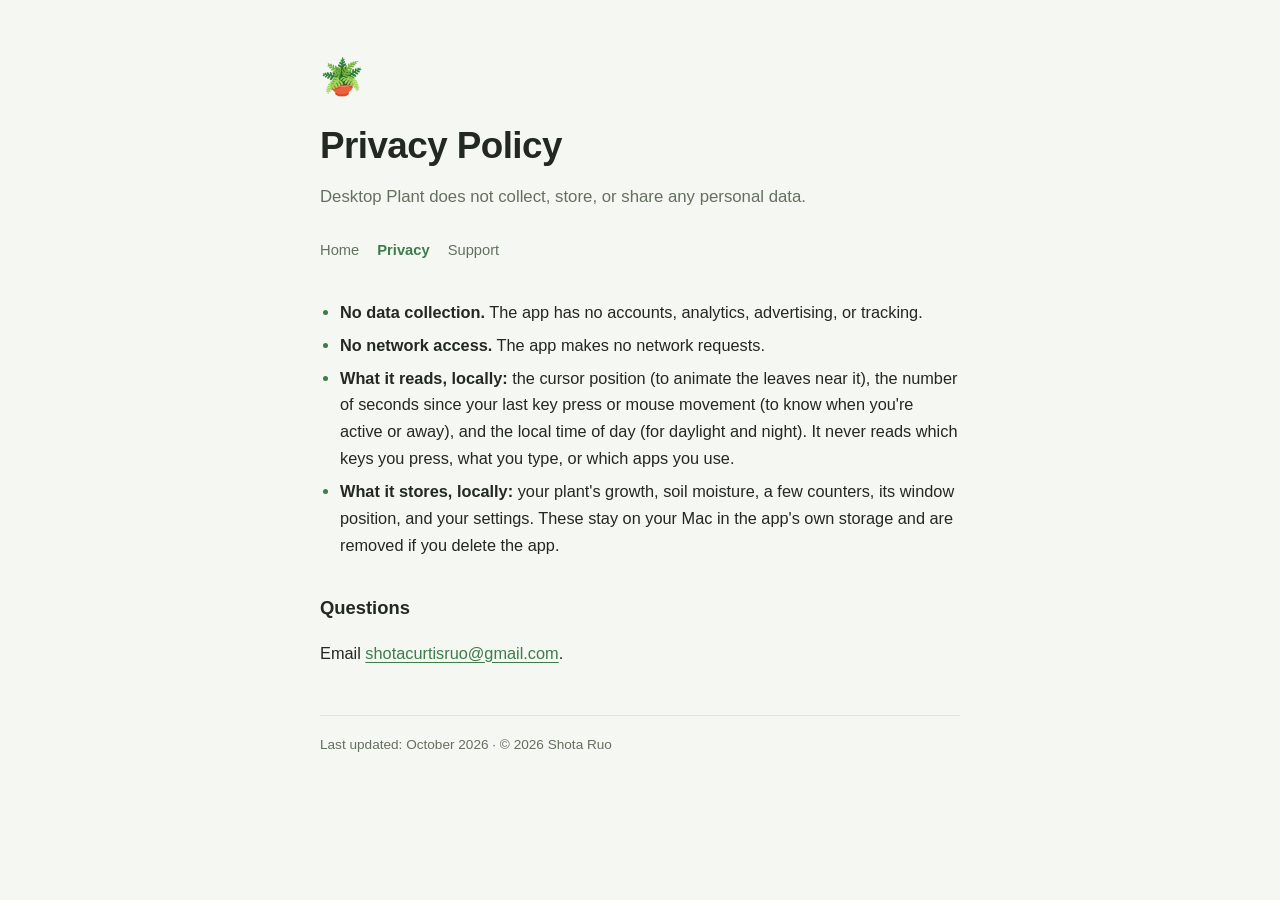
==== privacy.html @ 149db2f1 "Desktop Plant site: landing, privacy policy, support Co-Authored-By: Claude Fable 5 <noreply@anthrop" ====
<!DOCTYPE html>
<html lang="en">
<head>
<meta charset="utf-8">
<meta name="viewport" content="width=device-width, initial-scale=1">
<title>Privacy — Desktop Plant</title>
<meta name="description" content="Desktop Plant collects no data. Nothing leaves your Mac.">
<link rel="stylesheet" href="style.css">
</head>
<body>
<main>
  <div class="leaf" aria-hidden="true">🪴</div>
  <h1>Privacy Policy</h1>
  <p class="tagline">Desktop Plant does not collect, store, or share any personal data.</p>
  <nav>
    <a href="./">Home</a>
    <a href="privacy.html" aria-current="page">Privacy</a>
    <a href="support.html">Support</a>
  </nav>

  <ul>
    <li><strong>No data collection.</strong> The app has no accounts, analytics, advertising, or tracking.</li>
    <li><strong>No network access.</strong> The app makes no network requests.</li>
    <li><strong>What it reads, locally:</strong> the cursor position (to animate the leaves near it), the number of seconds since your last key press or mouse movement (to know when you're active or away), and the local time of day (for daylight and night). It never reads which keys you press, what you type, or which apps you use.</li>
    <li><strong>What it stores, locally:</strong> your plant's growth, soil moisture, a few counters, its window position, and your settings. These stay on your Mac in the app's own storage and are removed if you delete the app.</li>
  </ul>

  <h2>Questions</h2>
  <p>Email <a href="mailto:shotacurtisruo@gmail.com">shotacurtisruo@gmail.com</a>.</p>

  <footer>Last updated: October 2026 · © 2026 Shota Ruo</footer>
</main>
</body>
</html>
---- style.css ----
:root {
  --paper: #F5F7F2;
  --ink: #222822;
  --muted: #64705F;
  --accent: #3E7C4A;
  --line: #DFE5DA;
  --card: #FFFFFF;
}
@media (prefers-color-scheme: dark) {
  :root {
    --paper: #141812;
    --ink: #E7ECE2;
    --muted: #9AA595;
    --accent: #8AC494;
    --line: #2A312A;
    --card: #1B211A;
  }
}
* { box-sizing: border-box; }
body {
  margin: 0;
  background: var(--paper);
  color: var(--ink);
  font: 400 1.02rem/1.65 -apple-system, BlinkMacSystemFont, "Segoe UI", Helvetica, Arial, sans-serif;
  padding: 48px 24px 80px;
}
main { max-width: 640px; margin: 0 auto; }
.leaf { font-size: 2.2rem; }
h1 {
  font-size: clamp(1.7rem, 5vw, 2.3rem);
  font-weight: 700;
  letter-spacing: -0.015em;
  margin: 10px 0 6px;
  text-wrap: balance;
}
.tagline { color: var(--muted); margin: 0 0 28px; font-size: 1.05rem; }
h2 { font-size: 1.15rem; margin: 34px 0 8px; }
p, li { color: var(--ink); }
ul { padding-left: 20px; }
li { margin: 6px 0; }
li::marker { color: var(--accent); }
strong { font-weight: 650; }
a { color: var(--accent); text-underline-offset: 3px; }
nav { display: flex; gap: 18px; margin-bottom: 36px; font-size: 0.92rem; }
nav a { color: var(--muted); text-decoration: none; }
nav a[aria-current="page"] { color: var(--accent); font-weight: 600; }
nav a:hover { color: var(--accent); }
.note {
  background: var(--card);
  border: 1px solid var(--line);
  border-radius: 12px;
  padding: 16px 18px;
  color: var(--muted);
  font-size: 0.95rem;
  margin-top: 36px;
}
footer { margin-top: 48px; color: var(--muted); font-size: 0.85rem; border-top: 1px solid var(--line); padding-top: 18px; }
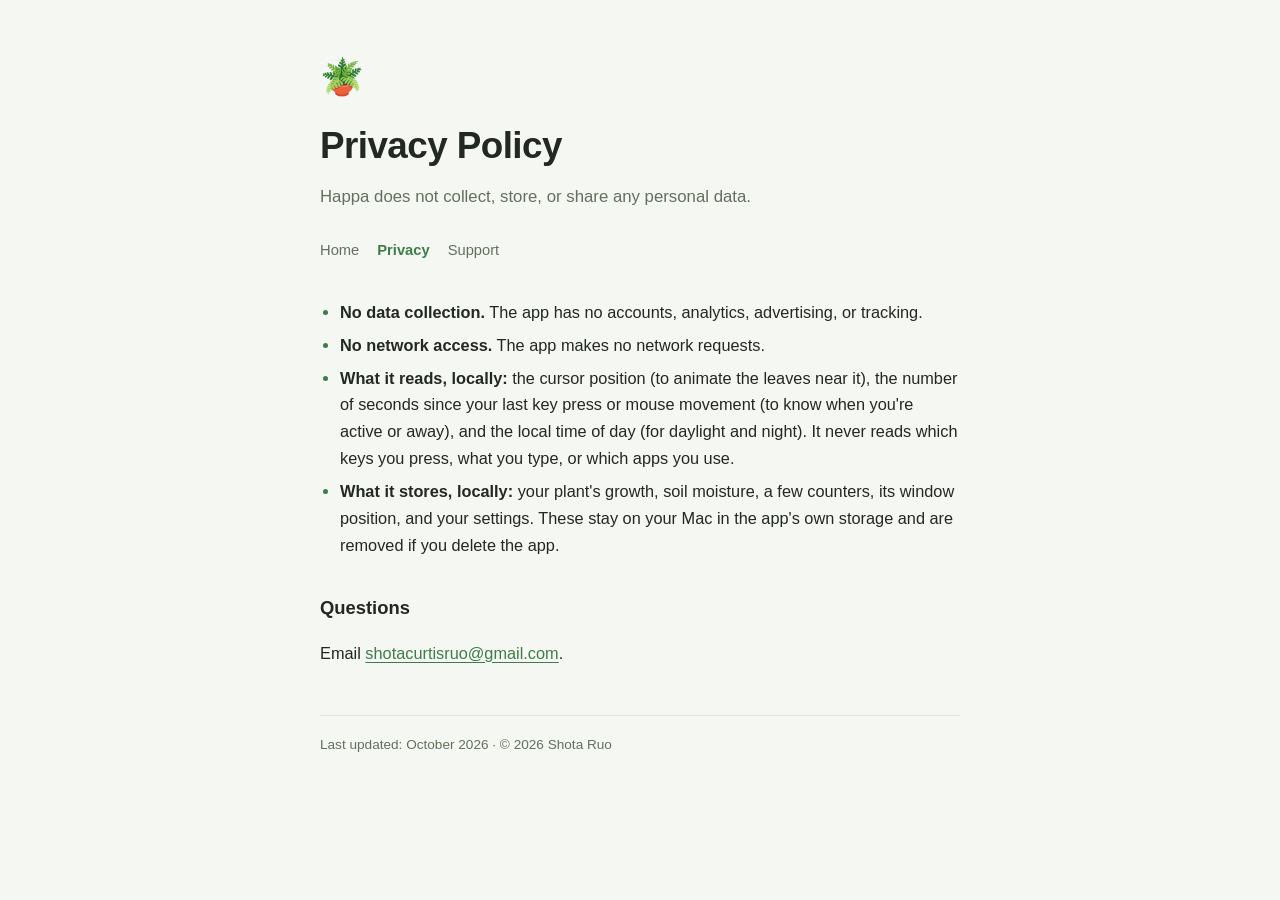
==== commit f388b778: "Rename to Happa Co-Authored-By: Claude Fable 5 <noreply@anthropic.com>" ====
--- a/privacy.html
+++ b/privacy.html
@@ -3,7 +3,7 @@
 <head>
 <meta charset="utf-8">
 <meta name="viewport" content="width=device-width, initial-scale=1">
-<title>Privacy — Desktop Plant</title>
+<title>Privacy — Happa</title>
 <meta name="description" content="Desktop Plant collects no data. Nothing leaves your Mac.">
 <link rel="stylesheet" href="style.css">
 </head>
@@ -11,7 +11,7 @@
 <main>
   <div class="leaf" aria-hidden="true">🪴</div>
   <h1>Privacy Policy</h1>
-  <p class="tagline">Desktop Plant does not collect, store, or share any personal data.</p>
+  <p class="tagline">Happa does not collect, store, or share any personal data.</p>
   <nav>
     <a href="./">Home</a>
     <a href="privacy.html" aria-current="page">Privacy</a>
